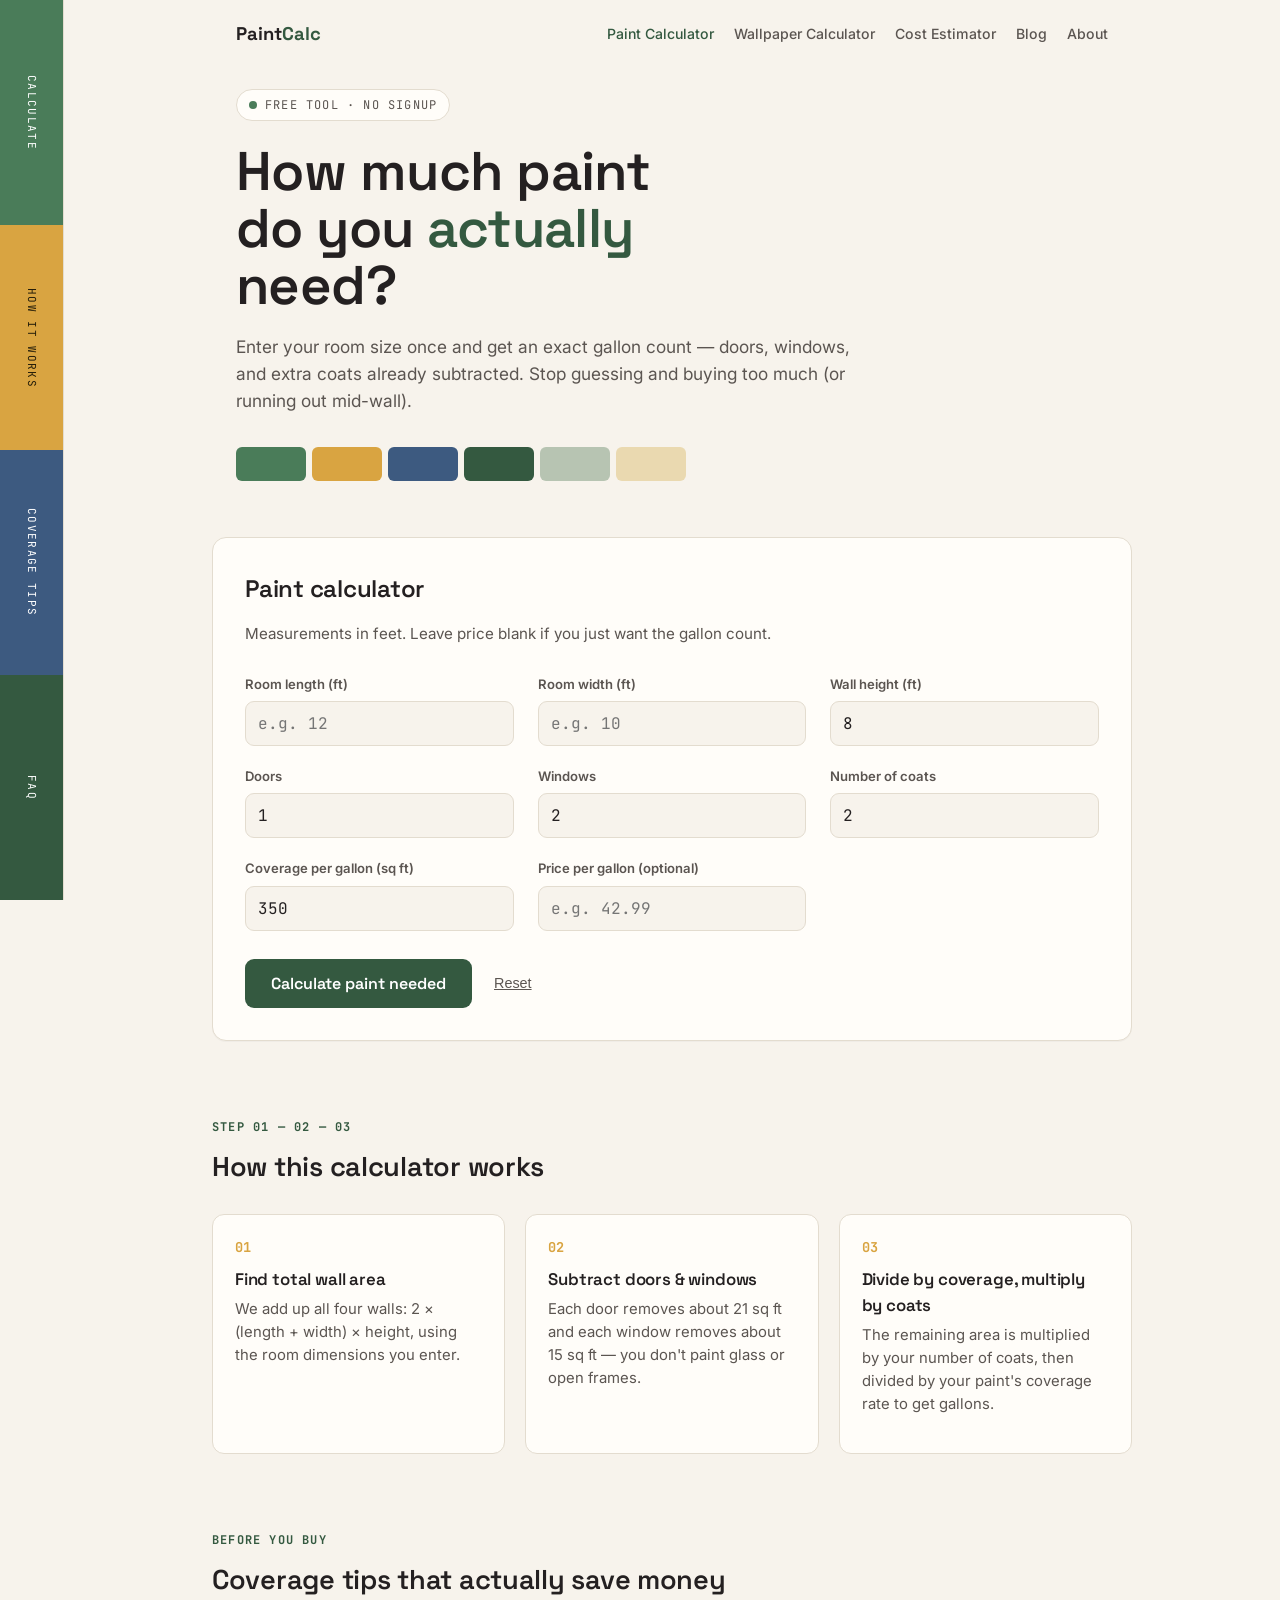
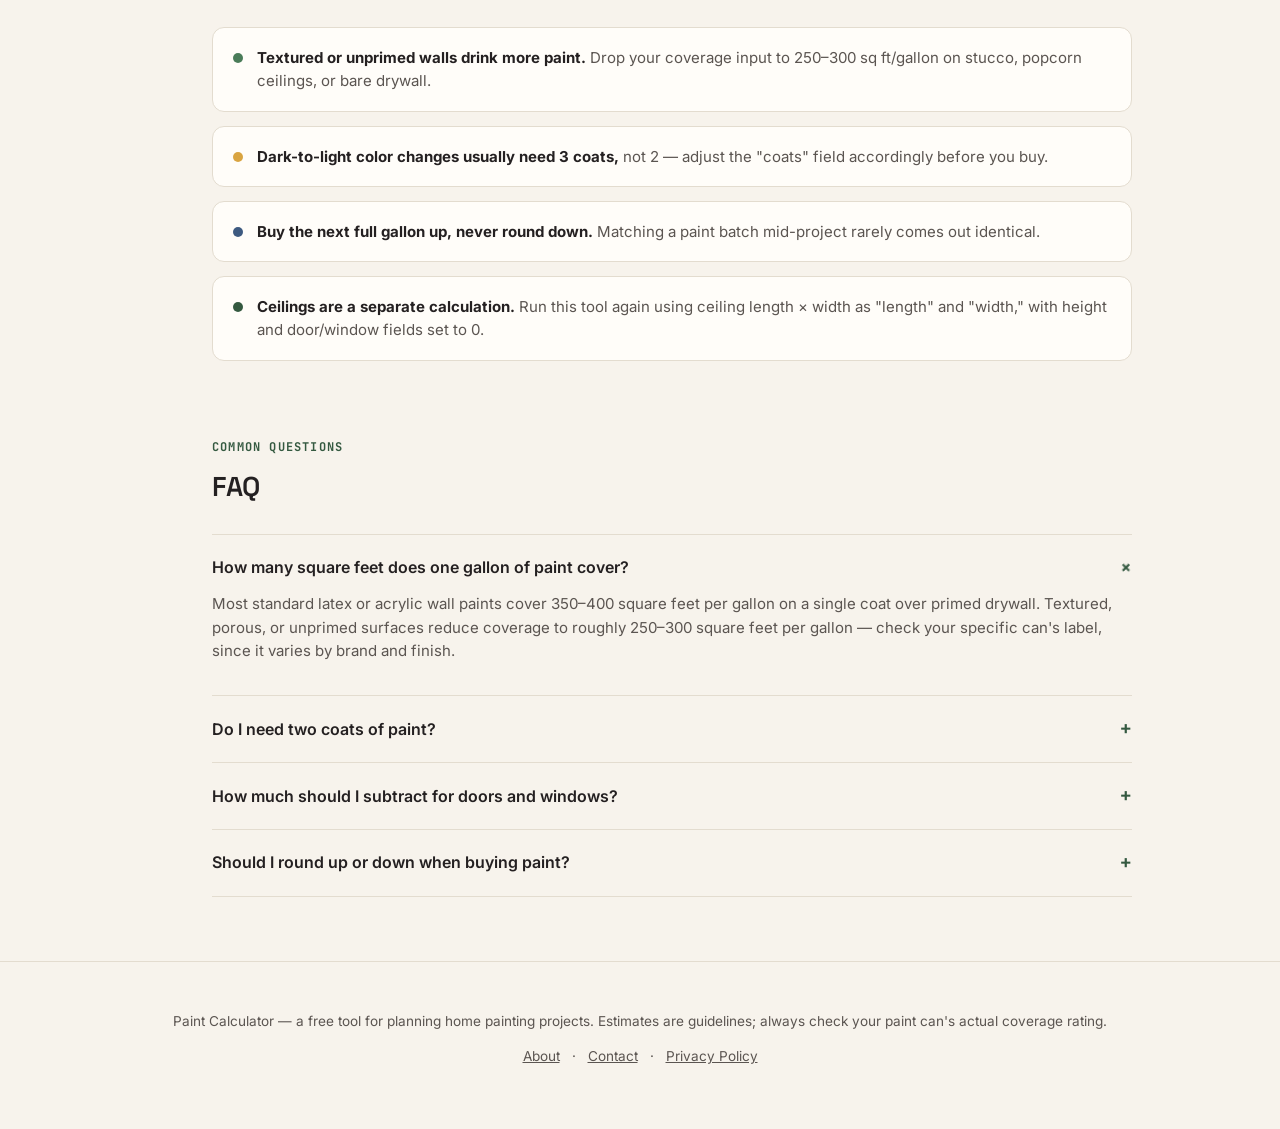
==== index.html @ 55cb7b65 "Add files via upload" ====
<!DOCTYPE html>
<html lang="en">
<head>
<meta charset="UTF-8">
<meta name="viewport" content="width=device-width, initial-scale=1.0">
<title>Paint Calculator — How Much Paint Do You Need? | Free Room Paint Estimator</title>
<meta name="description" content="Free paint calculator. Enter your room size and get exact gallons of paint needed, including doors, windows, and multiple coats. No signup required.">
<meta property="og:title" content="Paint Calculator — How Much Paint Do You Need?">
<meta property="og:description" content="Enter your room dimensions and get an instant, accurate paint estimate in gallons — free, no signup.">
<meta property="og:type" content="website">
<meta name="robots" content="index, follow">
<link rel="preconnect" href="https://fonts.googleapis.com">
<link rel="preconnect" href="https://fonts.gstatic.com" crossorigin>
<link href="https://fonts.googleapis.com/css2?family=Space+Grotesk:wght@500;600;700&family=Inter:wght@400;500;600&family=JetBrains+Mono:wght@500;700&display=swap" rel="stylesheet">
<link rel="stylesheet" href="styles.css">
<script type="application/ld+json">
{
  "@context": "https://schema.org",
  "@type": "FAQPage",
  "mainEntity": [
    {
      "@type": "Question",
      "name": "How many square feet does one gallon of paint cover?",
      "acceptedAnswer": {
        "@type": "Answer",
        "text": "Most standard latex or acrylic wall paints cover 350–400 square feet per gallon on a single coat over primed drywall. Textured, porous, or unprimed surfaces reduce coverage to roughly 250–300 square feet per gallon."
      }
    },
    {
      "@type": "Question",
      "name": "Do I need two coats of paint?",
      "acceptedAnswer": {
        "@type": "Answer",
        "text": "Two coats are recommended for most color changes, new drywall, or when covering a darker existing color. A single coat is usually enough only when repainting the same or a very similar color over a previously painted, well-sealed wall."
      }
    },
    {
      "@type": "Question",
      "name": "How much should I subtract for doors and windows?",
      "acceptedAnswer": {
        "@type": "Answer",
        "text": "A standard interior door opening removes about 21 square feet from your wall area, and a standard window removes about 15 square feet. This calculator subtracts those automatically based on how many you enter."
      }
    },
    {
      "@type": "Question",
      "name": "Should I round up or down when buying paint?",
      "acceptedAnswer": {
        "@type": "Answer",
        "text": "Always round up to the nearest full gallon or quart. Running short mid-job risks a visible color mismatch between paint batches, while leftover paint is useful for future touch-ups."
      }
    }
  ]
}
</script>
</head>
<body>
<div class="shell">
  <nav class="chip-rail" aria-label="Section navigation">
    <a href="#calculator" class="chip chip-1">Calculate</a>
    <a href="#how-it-works" class="chip chip-2">How It Works</a>
    <a href="#tips" class="chip chip-3">Coverage Tips</a>
    <a href="#faq" class="chip chip-4">FAQ</a>
  </nav>

  <main>
    <header class="site-nav">
      <a href="index.html" class="logo">Paint<span>Calc</span></a>
      <nav class="links">
        <a href="index.html" class="active">Paint Calculator</a>
        <a href="wallpaper-calculator.html">Wallpaper Calculator</a>
        <a href="paint-cost-calculator.html">Cost Estimator</a>
        <a href="blog.html">Blog</a>
        <a href="about.html">About</a>
      </nav>
    </header>

    <div class="hero">
      <span class="eyebrow"><span class="dot"></span> Free tool · no signup</span>
      <h1>How much paint<br>do you <em>actually</em> need?</h1>
      <p class="lede">Enter your room size once and get an exact gallon count — doors, windows, and extra coats already subtracted. Stop guessing and buying too much (or running out mid-wall).</p>
      <div class="swatch-strip" aria-hidden="true">
        <span style="background:var(--sage)"></span>
        <span style="background:var(--ochre)"></span>
        <span style="background:var(--slate)"></span>
        <span style="background:var(--sage-deep)"></span>
        <span style="background:#B7C4B2"></span>
        <span style="background:#EAD9B0"></span>
      </div>
    </div>

    <section id="calculator">
      <div class="section-inner">
        <div class="card">
          <h2>Paint calculator</h2>
          <p class="sub">Measurements in feet. Leave price blank if you just want the gallon count.</p>

          <form id="paintForm">
            <div class="grid">
              <div class="field">
                <label for="length">Room length (ft)</label>
                <input type="number" id="length" min="0" step="0.1" placeholder="e.g. 12" required>
              </div>
              <div class="field">
                <label for="width">Room width (ft)</label>
                <input type="number" id="width" min="0" step="0.1" placeholder="e.g. 10" required>
              </div>
              <div class="field">
                <label for="height">Wall height (ft)</label>
                <input type="number" id="height" min="0" step="0.1" value="8" required>
              </div>
              <div class="field">
                <label for="doors">Doors</label>
                <input type="number" id="doors" min="0" step="1" value="1">
              </div>
              <div class="field">
                <label for="windows">Windows</label>
                <input type="number" id="windows" min="0" step="1" value="2">
              </div>
              <div class="field">
                <label for="coats">Number of coats</label>
                <input type="number" id="coats" min="1" step="1" value="2">
              </div>
              <div class="field">
                <label for="coverage">Coverage per gallon (sq ft)</label>
                <input type="number" id="coverage" min="50" step="10" value="350">
              </div>
              <div class="field">
                <label for="price">Price per gallon (optional)</label>
                <input type="number" id="price" min="0" step="0.01" placeholder="e.g. 42.99">
              </div>
            </div>

            <div class="actions">
              <button type="submit" class="primary">Calculate paint needed</button>
              <button type="button" class="reset" id="resetBtn">Reset</button>
            </div>
          </form>

          <div class="result" id="result">
            <div class="result-grid">
              <div class="result-tile">
                <div class="label">Wall area to paint</div>
                <div class="value" id="outArea">0 <small>sq ft</small></div>
              </div>
              <div class="result-tile">
                <div class="label">Paint needed</div>
                <div class="value" id="outGallons">0 <small>gallons</small></div>
              </div>
              <div class="result-tile" id="costTile" style="display:none;">
                <div class="label">Estimated cost</div>
                <div class="value" id="outCost">$0</div>
              </div>
              <div class="result-tile">
                <div class="label">Suggested purchase</div>
                <div class="value" id="outBuy">—</div>
              </div>
            </div>
            <p class="result-note" id="resultNote"></p>
          </div>
        </div>
      </div>
    </section>

    <section id="how-it-works">
      <div class="section-inner">
        <div class="section-head">
          <span class="kicker">Step 01 — 02 — 03</span>
          <h2>How this calculator works</h2>
        </div>
        <div class="steps">
          <div class="step">
            <div class="num">01</div>
            <h3>Find total wall area</h3>
            <p>We add up all four walls: 2 × (length + width) × height, using the room dimensions you enter.</p>
          </div>
          <div class="step">
            <div class="num">02</div>
            <h3>Subtract doors &amp; windows</h3>
            <p>Each door removes about 21 sq ft and each window removes about 15 sq ft — you don't paint glass or open frames.</p>
          </div>
          <div class="step">
            <div class="num">03</div>
            <h3>Divide by coverage, multiply by coats</h3>
            <p>The remaining area is multiplied by your number of coats, then divided by your paint's coverage rate to get gallons.</p>
          </div>
        </div>
      </div>
    </section>

    <section id="tips">
      <div class="section-inner">
        <div class="section-head">
          <span class="kicker">Before you buy</span>
          <h2>Coverage tips that actually save money</h2>
        </div>
        <div class="tips-list">
          <div class="tip"><span class="chip-dot" style="background:var(--sage)"></span><p><strong>Textured or unprimed walls drink more paint.</strong> Drop your coverage input to 250–300 sq ft/gallon on stucco, popcorn ceilings, or bare drywall.</p></div>
          <div class="tip"><span class="chip-dot" style="background:var(--ochre)"></span><p><strong>Dark-to-light color changes usually need 3 coats,</strong> not 2 — adjust the "coats" field accordingly before you buy.</p></div>
          <div class="tip"><span class="chip-dot" style="background:var(--slate)"></span><p><strong>Buy the next full gallon up, never round down.</strong> Matching a paint batch mid-project rarely comes out identical.</p></div>
          <div class="tip"><span class="chip-dot" style="background:var(--sage-deep)"></span><p><strong>Ceilings are a separate calculation.</strong> Run this tool again using ceiling length × width as "length" and "width," with height and door/window fields set to 0.</p></div>
        </div>
      </div>
    </section>

    <section id="faq">
      <div class="section-inner">
        <div class="section-head">
          <span class="kicker">Common questions</span>
          <h2>FAQ</h2>
        </div>
        <div class="faq">
          <details class="faq-item" open>
            <summary>How many square feet does one gallon of paint cover? <span class="icon">+</span></summary>
            <p>Most standard latex or acrylic wall paints cover 350–400 square feet per gallon on a single coat over primed drywall. Textured, porous, or unprimed surfaces reduce coverage to roughly 250–300 square feet per gallon — check your specific can's label, since it varies by brand and finish.</p>
          </details>
          <details class="faq-item">
            <summary>Do I need two coats of paint? <span class="icon">+</span></summary>
            <p>Two coats are recommended for most color changes, new drywall, or when covering a darker existing color. A single coat is usually enough only when repainting the same or a very similar color over a previously painted, well-sealed wall.</p>
          </details>
          <details class="faq-item">
            <summary>How much should I subtract for doors and windows? <span class="icon">+</span></summary>
            <p>A standard interior door opening removes about 21 square feet from your wall area, and a standard window removes about 15 square feet. This calculator subtracts those automatically based on how many you enter.</p>
          </details>
          <details class="faq-item">
            <summary>Should I round up or down when buying paint? <span class="icon">+</span></summary>
            <p>Always round up to the nearest full gallon or quart. Running short mid-job risks a visible color mismatch between paint batches, while leftover paint is useful for future touch-ups.</p>
          </details>
        </div>
      </div>
    </section>
  </main>
</div>

<footer>
  <p>Paint Calculator — a free tool for planning home painting projects. Estimates are guidelines; always check your paint can's actual coverage rating.</p>
  <p><a href="about.html">About</a> · <a href="contact.html">Contact</a> · <a href="privacy-policy.html">Privacy Policy</a></p>
</footer>

<script>
  const form = document.getElementById('paintForm');
  const resultBox = document.getElementById('result');

  form.addEventListener('submit', function(e){
    e.preventDefault();

    const length = parseFloat(document.getElementById('length').value) || 0;
    const width = parseFloat(document.getElementById('width').value) || 0;
    const height = parseFloat(document.getElementById('height').value) || 0;
    const doors = parseInt(document.getElementById('doors').value) || 0;
    const windows = parseInt(document.getElementById('windows').value) || 0;
    const coats = parseInt(document.getElementById('coats').value) || 1;
    const coverage = parseFloat(document.getElementById('coverage').value) || 350;
    const price = parseFloat(document.getElementById('price').value);

    let wallArea = 2 * (length + width) * height;
    wallArea -= (doors * 21) + (windows * 15);
    if (wallArea < 0) wallArea = 0;

    const totalArea = wallArea * coats;
    const gallonsExact = totalArea / coverage;
    const gallonsRounded = Math.ceil(gallonsExact * 4) / 4;

    document.getElementById('outArea').innerHTML = Math.round(wallArea).toLocaleString() + ' <small>sq ft</small>';
    document.getElementById('outGallons').innerHTML = gallonsRounded.toFixed(2).replace(/\.00$/,'') + ' <small>gallons</small>';

    let buyText = '';
    const fullGallons = Math.floor(gallonsRounded);
    const remainder = gallonsRounded - fullGallons;
    if (fullGallons >= 1) buyText += fullGallons + ' gal';
    if (remainder >= 0.74) buyText += (buyText ? ' + ' : '') + '1 gal';
    else if (remainder >= 0.24) buyText += (buyText ? ' + ' : '') + '1 qt';
    if (!buyText) buyText = '1 qt';

    document.getElementById('outBuy').textContent = buyText;

    const costTile = document.getElementById('costTile');
    if (!isNaN(price) && price > 0) {
      const cost = Math.ceil(gallonsRounded) * price;
      document.getElementById('outCost').textContent = '$' + cost.toFixed(2);
      costTile.style.display = 'block';
    } else {
      costTile.style.display = 'none';
    }

    document.getElementById('resultNote').textContent =
      `Based on ${coats} coat(s) over ${Math.round(wallArea).toLocaleString()} sq ft of paintable wall, at ${coverage} sq ft/gallon coverage.`;

    resultBox.classList.add('show');
    resultBox.scrollIntoView({behavior:'smooth', block:'nearest'});
  });

  document.getElementById('resetBtn').addEventListener('click', function(){
    form.reset();
    resultBox.classList.remove('show');
  });
</script>
</body>
</html>
---- styles.css ----
:root{
  --cream:#F7F3EC;
  --paper:#FFFDF9;
  --ink:#242021;
  --ink-soft:#5B5551;
  --sage:#4A7C59;
  --sage-deep:#345940;
  --ochre:#D9A441;
  --slate:#3D5A80;
  --line:#E3DCCF;
  --radius:14px;
}
*{box-sizing:border-box;}
html{scroll-behavior:smooth;}
body{
  margin:0;
  background:var(--cream);
  color:var(--ink);
  font-family:'Inter',system-ui,sans-serif;
  line-height:1.55;
  -webkit-font-smoothing:antialiased;
}
h1,h2,h3,.display{
  font-family:'Space Grotesk',sans-serif;
  font-weight:600;
  letter-spacing:-0.01em;
  margin:0;
}
.mono{font-family:'JetBrains Mono',monospace;}
a{color:var(--sage-deep);}
:focus-visible{outline:3px solid var(--slate); outline-offset:2px;}
img,svg{display:block;max-width:100%;}

/* ---------- layout shell ---------- */
.shell{
  display:grid;
  grid-template-columns:64px 1fr;
  min-height:100vh;
}
@media (max-width:820px){
  .shell{grid-template-columns:1fr;}
}

/* ---------- paint-chip rail (signature element / in-page nav) ---------- */
.chip-rail{
  position:sticky;
  top:0;
  height:100vh;
  background:var(--paper);
  border-right:1px solid var(--line);
  display:flex;
  flex-direction:column;
}
@media (max-width:820px){
  .chip-rail{
    position:static;
    height:auto;
    flex-direction:row;
    border-right:none;
    border-bottom:1px solid var(--line);
    overflow-x:auto;
  }
}
.chip{
  flex:1;
  display:flex;
  align-items:center;
  justify-content:center;
  writing-mode:vertical-rl;
  text-orientation:mixed;
  font-family:'JetBrains Mono',monospace;
  font-size:11px;
  letter-spacing:0.12em;
  text-transform:uppercase;
  color:#fff;
  text-decoration:none;
  padding:18px 0;
  transition:flex-grow .25s ease;
}
.chip:hover, .chip:focus-visible{flex-grow:1.6;}
@media (max-width:820px){
  .chip{writing-mode:horizontal-tb; min-width:110px; padding:14px 10px;}
}
.chip-1{background:var(--sage);}
.chip-2{background:var(--ochre); color:#241d09;}
.chip-3{background:var(--slate);}
.chip-4{background:var(--sage-deep);}

main{min-width:0;}

/* ---------- top site nav (cross-page) ---------- */
.site-nav{
  display:flex;
  align-items:center;
  justify-content:space-between;
  flex-wrap:wrap;
  gap:14px;
  padding:20px 24px 0;
  max-width:920px;
  margin:0 auto;
}
.site-nav .logo{
  font-family:'Space Grotesk',sans-serif;
  font-weight:700;
  font-size:1.15rem;
  color:var(--ink);
  text-decoration:none;
}
.site-nav .logo span{color:var(--sage-deep);}
.site-nav .links{
  display:flex;
  gap:20px;
  flex-wrap:wrap;
  font-size:.88rem;
  font-weight:500;
}
.site-nav .links a{
  color:var(--ink-soft);
  text-decoration:none;
}
.site-nav .links a:hover, .site-nav .links a.active{color:var(--sage-deep);}

/* ---------- hero ---------- */
.hero{
  padding:40px 24px 48px;
  max-width:920px;
  margin:0 auto;
  text-align:left;
}
.hero.compact{padding-top:28px;}
.eyebrow{
  display:inline-flex;
  align-items:center;
  gap:8px;
  font-family:'JetBrains Mono',monospace;
  font-size:12px;
  letter-spacing:0.1em;
  text-transform:uppercase;
  color:var(--ink-soft);
  background:var(--paper);
  border:1px solid var(--line);
  padding:6px 12px;
  border-radius:999px;
  margin-bottom:22px;
}
.eyebrow .dot{width:8px;height:8px;border-radius:50%;background:var(--sage);}
.hero h1{
  font-size:clamp(2.1rem, 4.4vw, 3.4rem);
  line-height:1.05;
  max-width:16ch;
}
.hero h1 em{
  font-style:normal;
  color:var(--sage-deep);
  position:relative;
}
.hero p.lede{
  margin-top:20px;
  font-size:1.08rem;
  color:var(--ink-soft);
  max-width:56ch;
}
.swatch-strip{
  display:flex;
  gap:6px;
  margin-top:32px;
}
.swatch-strip span{
  height:34px;
  flex:1;
  border-radius:6px;
  max-width:70px;
}

/* ---------- calculator card ---------- */
section{padding:8px 24px 64px;}
.section-inner{max-width:920px;margin:0 auto;}
.card{
  background:var(--paper);
  border:1px solid var(--line);
  border-radius:var(--radius);
  padding:32px;
  box-shadow:0 1px 0 rgba(36,32,33,0.03);
}
.card h2{font-size:1.5rem;margin-bottom:6px;}
.card .sub{color:var(--ink-soft);font-size:.95rem;margin-bottom:28px;}
.grid{
  display:grid;
  grid-template-columns:repeat(3,1fr);
  gap:20px 24px;
}
@media (max-width:640px){.grid{grid-template-columns:1fr 1fr;}}
.field label{
  display:block;
  font-size:.82rem;
  font-weight:600;
  color:var(--ink-soft);
  margin-bottom:7px;
}
.field input, .field select{
  width:100%;
  padding:11px 12px;
  border:1.5px solid var(--line);
  border-radius:9px;
  font-family:'JetBrains Mono',monospace;
  font-size:1rem;
  background:var(--cream);
  color:var(--ink);
}
.field input:focus, .field select:focus{border-color:var(--sage);}
.field .hint{font-size:.75rem;color:var(--ink-soft);margin-top:4px;font-family:'Inter',sans-serif;}
.checkfield{display:flex;align-items:center;gap:8px;margin-top:8px;}
.checkfield input{width:auto;}
.actions{
  margin-top:28px;
  display:flex;
  align-items:center;
  gap:16px;
  flex-wrap:wrap;
}
button.primary{
  background:var(--sage-deep);
  color:#fff;
  border:none;
  padding:14px 26px;
  border-radius:9px;
  font-family:'Space Grotesk',sans-serif;
  font-weight:600;
  font-size:1rem;
  cursor:pointer;
  transition:background .15s ease, transform .1s ease;
}
button.primary:hover{background:var(--sage);}
button.primary:active{transform:translateY(1px);}
.reset{
  background:none;
  border:none;
  color:var(--ink-soft);
  font-size:.9rem;
  text-decoration:underline;
  cursor:pointer;
  padding:6px;
}

.result{
  margin-top:28px;
  border-top:1px dashed var(--line);
  padding-top:26px;
  display:none;
}
.result.show{display:block;}
.result-grid{
  display:grid;
  grid-template-columns:1fr 1fr;
  gap:16px;
}
@media (max-width:520px){.result-grid{grid-template-columns:1fr;}}
.result-tile{
  background:var(--cream);
  border:1px solid var(--line);
  border-radius:10px;
  padding:18px 20px;
}
.result-tile .label{
  font-size:.78rem;
  text-transform:uppercase;
  letter-spacing:.08em;
  color:var(--ink-soft);
  font-weight:600;
}
.result-tile .value{
  font-family:'JetBrains Mono',monospace;
  font-size:1.9rem;
  font-weight:700;
  color:var(--sage-deep);
  margin-top:4px;
}
.result-tile .value small{font-size:1rem;color:var(--ink-soft);font-weight:500;}
.result-note{
  margin-top:16px;
  font-size:.9rem;
  color:var(--ink-soft);
}

/* ---------- content sections ---------- */
.section-head{margin-bottom:26px;}
.section-head .kicker{
  font-family:'JetBrains Mono',monospace;
  font-size:12px;
  letter-spacing:.1em;
  text-transform:uppercase;
  color:var(--sage-deep);
  font-weight:700;
}
.section-head h2{font-size:1.7rem;margin-top:8px;}

.steps{
  display:grid;
  grid-template-columns:repeat(3,1fr);
  gap:20px;
}
@media (max-width:720px){.steps{grid-template-columns:1fr;}}
.step{
  background:var(--paper);
  border:1px solid var(--line);
  border-radius:12px;
  padding:22px;
}
.step .num{
  font-family:'JetBrains Mono',monospace;
  font-weight:700;
  color:var(--ochre);
  font-size:.85rem;
}
.step h3{font-size:1.05rem;margin-top:8px;}
.step p{color:var(--ink-soft);font-size:.93rem;margin-top:6px;}

.tips-list{
  display:grid;
  gap:14px;
}
.tip{
  display:flex;
  gap:14px;
  background:var(--paper);
  border:1px solid var(--line);
  border-radius:12px;
  padding:18px 20px;
}
.tip .chip-dot{
  width:10px;height:10px;border-radius:50%;
  background:var(--slate);
  margin-top:7px;
  flex-shrink:0;
}
.tip p{margin:0;color:var(--ink-soft);font-size:.94rem;}
.tip strong{color:var(--ink);}

.faq{border-top:1px solid var(--line);}
.faq-item{border-bottom:1px solid var(--line);padding:18px 0;}
.faq-item summary{
  cursor:pointer;
  font-weight:600;
  font-size:1rem;
  list-style:none;
  display:flex;
  justify-content:space-between;
  align-items:center;
}
.faq-item summary::-webkit-details-marker{display:none;}
.faq-item summary .icon{
  font-family:'JetBrains Mono',monospace;
  color:var(--sage-deep);
  font-size:1.2rem;
}
.faq-item[open] summary .icon{transform:rotate(45deg);}
.faq-item .icon{transition:transform .15s ease;}
.faq-item p{color:var(--ink-soft);margin-top:10px;font-size:.94rem;}

/* ---------- plain content pages (about/privacy/contact) ---------- */
.prose{max-width:720px;}
.prose h2{font-size:1.3rem;margin-top:36px;margin-bottom:10px;}
.prose p, .prose li{color:var(--ink-soft);font-size:.98rem;}
.prose ul{padding-left:20px;}
.contact-form{display:grid;gap:16px;max-width:480px;margin-top:20px;}
.contact-form textarea{
  width:100%;
  padding:11px 12px;
  border:1.5px solid var(--line);
  border-radius:9px;
  font-family:'Inter',sans-serif;
  font-size:1rem;
  background:var(--cream);
  color:var(--ink);
  min-height:120px;
  resize:vertical;
}

footer{
  padding:36px 24px 48px;
  text-align:center;
  color:var(--ink-soft);
  font-size:.85rem;
  border-top:1px solid var(--line);
}
footer a{color:var(--ink-soft);margin:0 8px;}
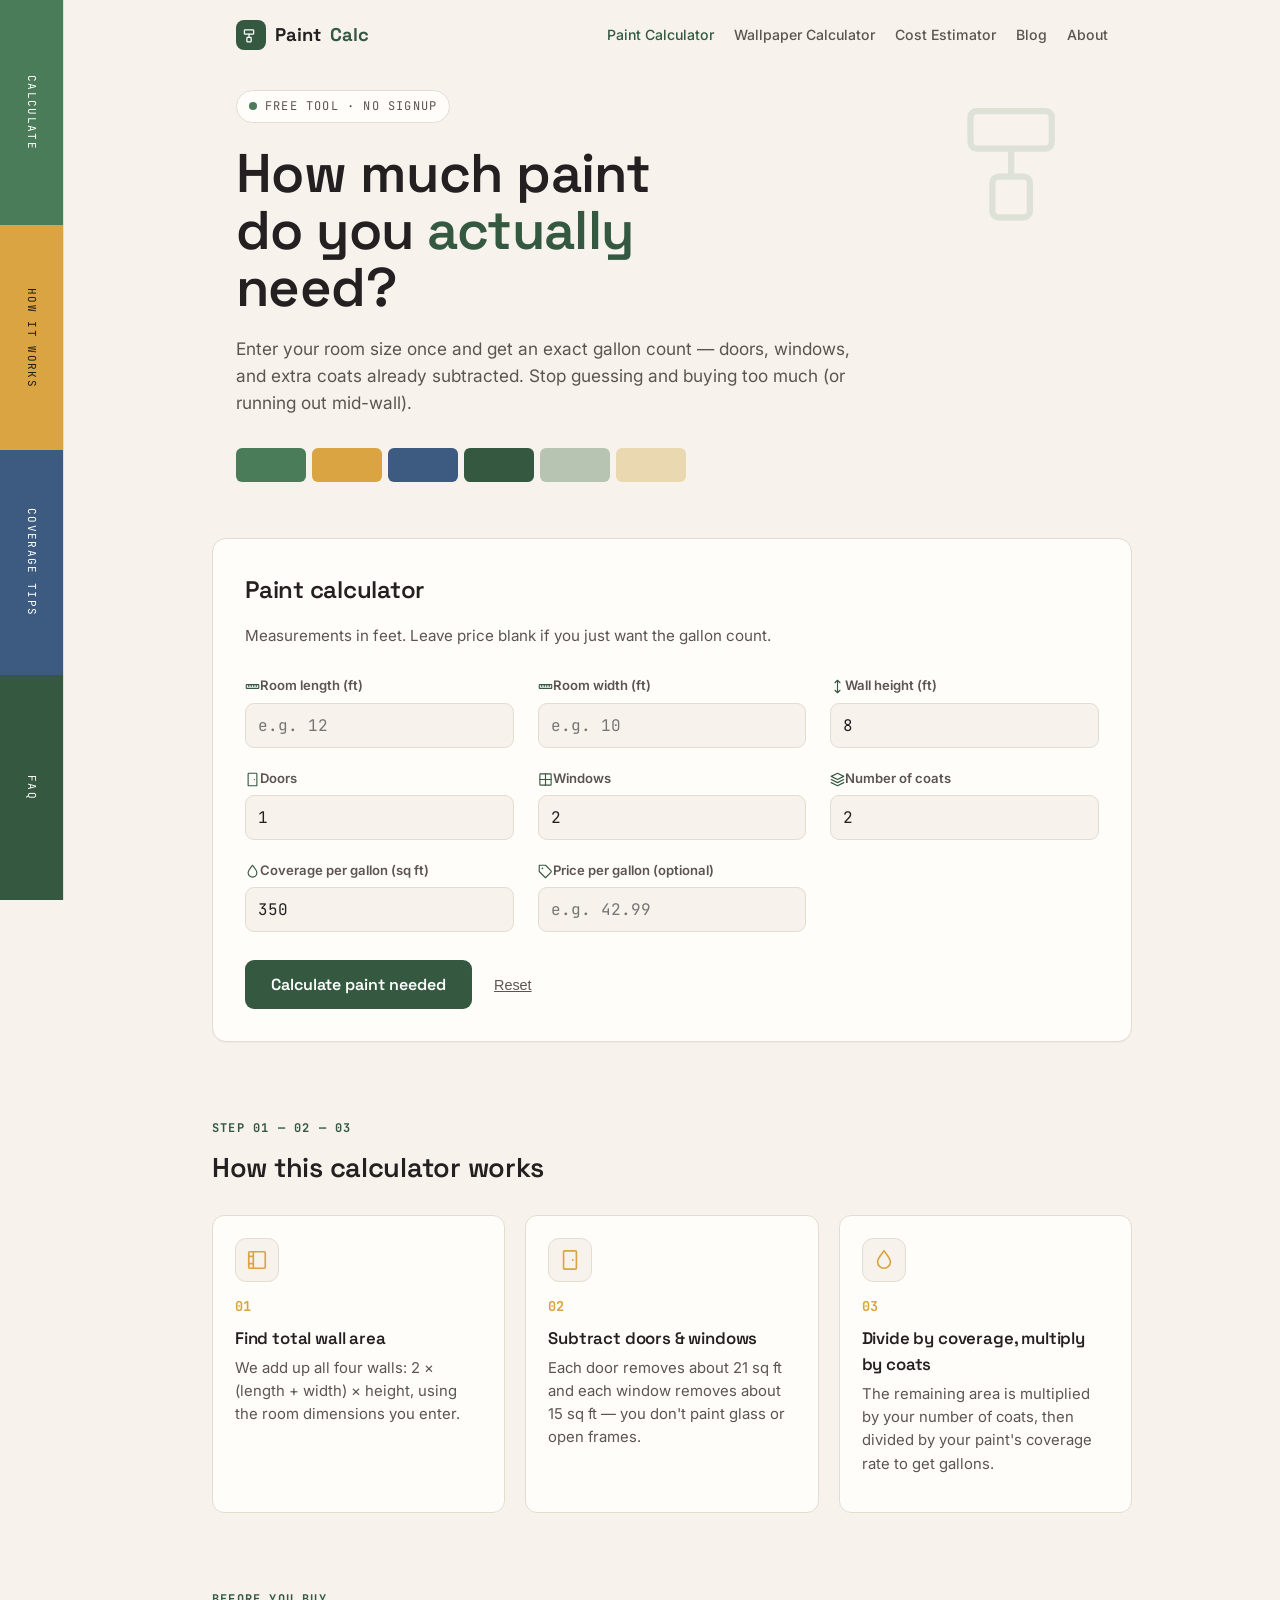
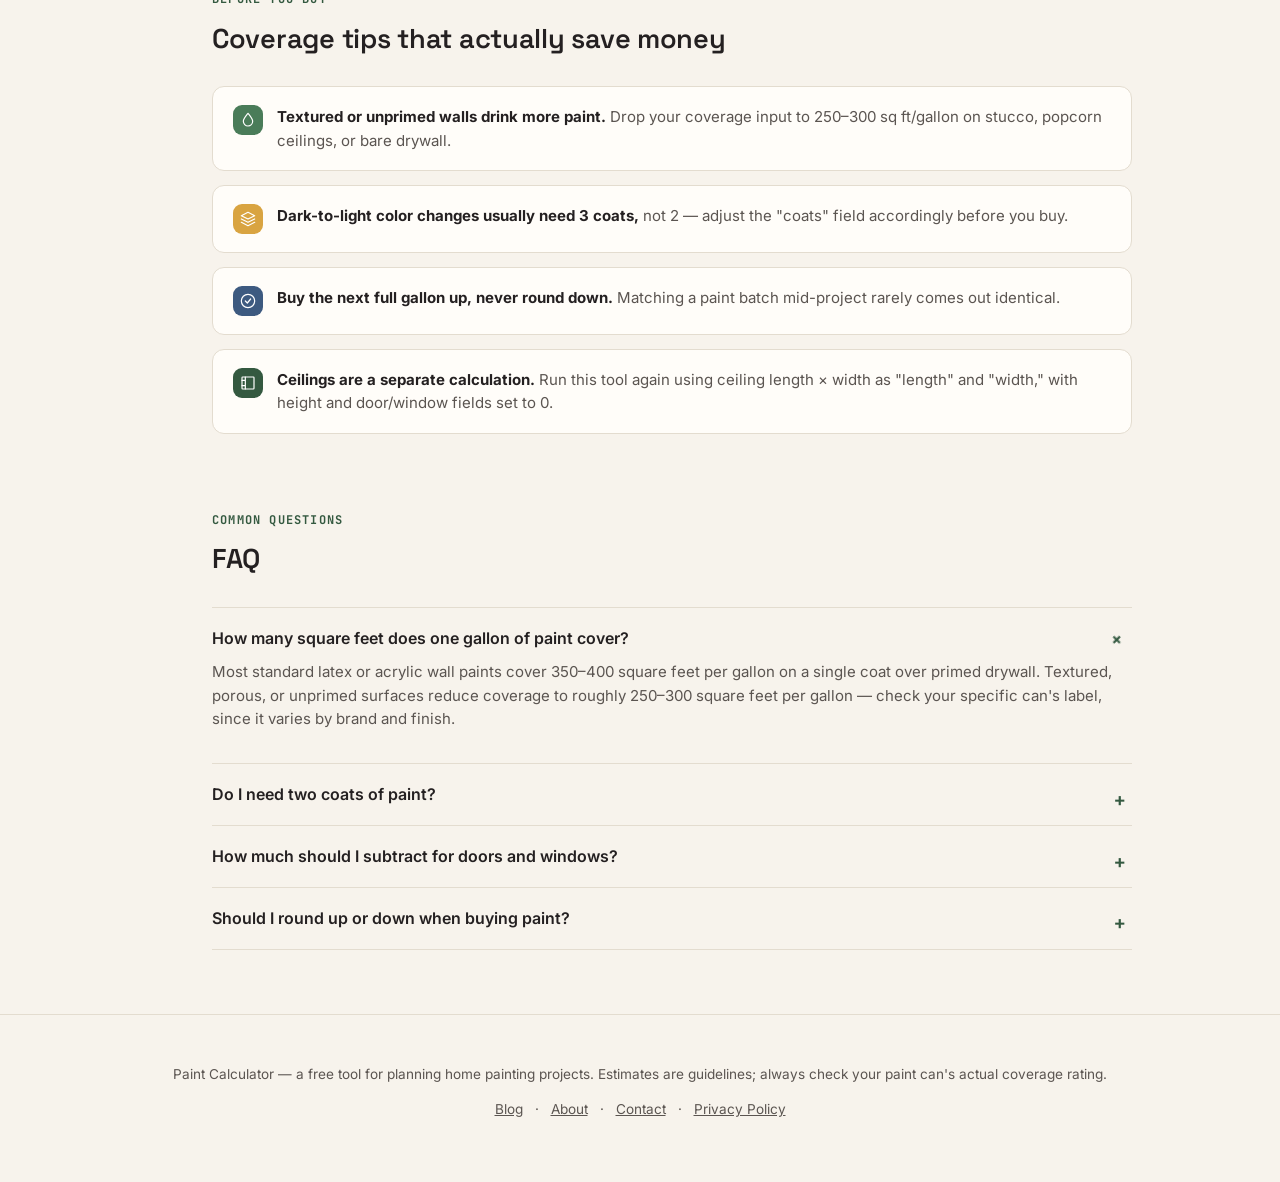
==== commit 1088f682: "Add files via upload" ====
--- a/index.html
+++ b/index.html
@@ -1,6 +1,8 @@
 <!DOCTYPE html>
 <html lang="en">
 <head>
+<meta name="google-site-verification" content="9bSXV0oYwCNz4T_QT4-FbvCW3bJShIEgX8HZMbep9Co" />
+<script async src="https://pagead2.googlesyndication.com/pagead/js/adsbygoogle.js?client=ca-pub-2006445566626425" crossorigin="anonymous"></script>
 <meta charset="UTF-8">
 <meta name="viewport" content="width=device-width, initial-scale=1.0">
 <title>Paint Calculator — How Much Paint Do You Need? | Free Room Paint Estimator</title>
@@ -65,17 +67,23 @@
 
   <main>
     <header class="site-nav">
-      <a href="index.html" class="logo">Paint<span>Calc</span></a>
+      <a href="/" class="logo">
+        <span class="icon-badge"><svg viewBox="0 0 24 24" fill="none" stroke="currentColor" stroke-width="1.8" stroke-linecap="round" stroke-linejoin="round"><rect x="2" y="4" width="13" height="6" rx="1"/><path d="M8.5 10v4.5"/><rect x="5.5" y="14.5" width="6" height="6.5" rx="1"/></svg></span>
+        Paint<span>Calc</span>
+      </a>
       <nav class="links">
-        <a href="index.html" class="active">Paint Calculator</a>
-        <a href="wallpaper-calculator.html">Wallpaper Calculator</a>
-        <a href="paint-cost-calculator.html">Cost Estimator</a>
-        <a href="blog.html">Blog</a>
-        <a href="about.html">About</a>
+        <a href="/" class="active">Paint Calculator</a>
+        <a href="/wallpaper-calculator">Wallpaper Calculator</a>
+        <a href="/paint-cost-calculator">Cost Estimator</a>
+        <a href="/blog">Blog</a>
+        <a href="/about">About</a>
       </nav>
     </header>
 
     <div class="hero">
+      <div class="hero-art" aria-hidden="true">
+        <svg viewBox="0 0 24 24" fill="none" stroke="currentColor" stroke-width="1"><rect x="2" y="4" width="13" height="6" rx="1"/><path d="M8.5 10v4.5"/><rect x="5.5" y="14.5" width="6" height="6.5" rx="1"/></svg>
+      </div>
       <span class="eyebrow"><span class="dot"></span> Free tool · no signup</span>
       <h1>How much paint<br>do you <em>actually</em> need?</h1>
       <p class="lede">Enter your room size once and get an exact gallon count — doors, windows, and extra coats already subtracted. Stop guessing and buying too much (or running out mid-wall).</p>
@@ -98,35 +106,35 @@
           <form id="paintForm">
             <div class="grid">
               <div class="field">
-                <label for="length">Room length (ft)</label>
+                <label for="length"><svg class="icon" viewBox="0 0 24 24" fill="none" stroke="currentColor" stroke-width="1.8" stroke-linecap="round" stroke-linejoin="round"><rect x="2" y="9" width="20" height="6" rx="1"/><path d="M6 9v3M10 9v3M14 9v3M18 9v3"/></svg>Room length (ft)</label>
                 <input type="number" id="length" min="0" step="0.1" placeholder="e.g. 12" required>
               </div>
               <div class="field">
-                <label for="width">Room width (ft)</label>
+                <label for="width"><svg class="icon" viewBox="0 0 24 24" fill="none" stroke="currentColor" stroke-width="1.8" stroke-linecap="round" stroke-linejoin="round"><rect x="2" y="9" width="20" height="6" rx="1"/><path d="M6 9v3M10 9v3M14 9v3M18 9v3"/></svg>Room width (ft)</label>
                 <input type="number" id="width" min="0" step="0.1" placeholder="e.g. 10" required>
               </div>
               <div class="field">
-                <label for="height">Wall height (ft)</label>
+                <label for="height"><svg class="icon" viewBox="0 0 24 24" fill="none" stroke="currentColor" stroke-width="1.8" stroke-linecap="round" stroke-linejoin="round"><path d="M12 2v20M8 6l4-4 4 4M8 18l4 4 4-4"/></svg>Wall height (ft)</label>
                 <input type="number" id="height" min="0" step="0.1" value="8" required>
               </div>
               <div class="field">
-                <label for="doors">Doors</label>
+                <label for="doors"><svg class="icon" viewBox="0 0 24 24" fill="none" stroke="currentColor" stroke-width="1.8" stroke-linecap="round" stroke-linejoin="round"><rect x="5" y="2" width="14" height="20" rx="1"/><circle cx="15" cy="12" r="1" fill="currentColor" stroke="none"/></svg>Doors</label>
                 <input type="number" id="doors" min="0" step="1" value="1">
               </div>
               <div class="field">
-                <label for="windows">Windows</label>
+                <label for="windows"><svg class="icon" viewBox="0 0 24 24" fill="none" stroke="currentColor" stroke-width="1.8" stroke-linecap="round" stroke-linejoin="round"><rect x="3" y="3" width="18" height="18" rx="1"/><path d="M12 3v18M3 12h18"/></svg>Windows</label>
                 <input type="number" id="windows" min="0" step="1" value="2">
               </div>
               <div class="field">
-                <label for="coats">Number of coats</label>
+                <label for="coats"><svg class="icon" viewBox="0 0 24 24" fill="none" stroke="currentColor" stroke-width="1.8" stroke-linecap="round" stroke-linejoin="round"><path d="M12 2 2 7l10 5 10-5-10-5Z"/><path d="M2 17l10 5 10-5"/><path d="M2 12l10 5 10-5"/></svg>Number of coats</label>
                 <input type="number" id="coats" min="1" step="1" value="2">
               </div>
               <div class="field">
-                <label for="coverage">Coverage per gallon (sq ft)</label>
+                <label for="coverage"><svg class="icon" viewBox="0 0 24 24" fill="none" stroke="currentColor" stroke-width="1.8" stroke-linecap="round" stroke-linejoin="round"><path d="M12 2c4 5 7 8.5 7 12a7 7 0 1 1-14 0c0-3.5 3-7 7-12Z"/></svg>Coverage per gallon (sq ft)</label>
                 <input type="number" id="coverage" min="50" step="10" value="350">
               </div>
               <div class="field">
-                <label for="price">Price per gallon (optional)</label>
+                <label for="price"><svg class="icon" viewBox="0 0 24 24" fill="none" stroke="currentColor" stroke-width="1.8" stroke-linecap="round" stroke-linejoin="round"><path d="M20.6 13.4 12 22 2 12V2h10l8.6 8.6a2 2 0 0 1 0 2.8Z"/><circle cx="7" cy="7" r="1.3" fill="currentColor" stroke="none"/></svg>Price per gallon (optional)</label>
                 <input type="number" id="price" min="0" step="0.01" placeholder="e.g. 42.99">
               </div>
             </div>
@@ -140,18 +148,22 @@
           <div class="result" id="result">
             <div class="result-grid">
               <div class="result-tile">
+                <svg class="icon" viewBox="0 0 24 24" fill="none" stroke="currentColor" stroke-width="1.8" stroke-linecap="round" stroke-linejoin="round"><rect x="3" y="3" width="18" height="18" rx="1"/><path d="M8 3v18M3 8h5M3 16h5"/></svg>
                 <div class="label">Wall area to paint</div>
                 <div class="value" id="outArea">0 <small>sq ft</small></div>
               </div>
               <div class="result-tile">
+                <svg class="icon" viewBox="0 0 24 24" fill="none" stroke="currentColor" stroke-width="1.8" stroke-linecap="round" stroke-linejoin="round"><path d="M12 2c4 5 7 8.5 7 12a7 7 0 1 1-14 0c0-3.5 3-7 7-12Z"/></svg>
                 <div class="label">Paint needed</div>
                 <div class="value" id="outGallons">0 <small>gallons</small></div>
               </div>
               <div class="result-tile" id="costTile" style="display:none;">
+                <svg class="icon" viewBox="0 0 24 24" fill="none" stroke="currentColor" stroke-width="1.8" stroke-linecap="round" stroke-linejoin="round"><path d="M20.6 13.4 12 22 2 12V2h10l8.6 8.6a2 2 0 0 1 0 2.8Z"/><circle cx="7" cy="7" r="1.3" fill="currentColor" stroke="none"/></svg>
                 <div class="label">Estimated cost</div>
                 <div class="value" id="outCost">$0</div>
               </div>
               <div class="result-tile">
+                <svg class="icon" viewBox="0 0 24 24" fill="none" stroke="currentColor" stroke-width="1.8" stroke-linecap="round" stroke-linejoin="round"><path d="M5 8h14l-1.5 11a2 2 0 0 1-2 1.8H8.5a2 2 0 0 1-2-1.8L5 8Z"/><path d="M8 8V6a4 4 0 0 1 8 0v2"/></svg>
                 <div class="label">Suggested purchase</div>
                 <div class="value" id="outBuy">—</div>
               </div>
@@ -170,16 +182,19 @@
         </div>
         <div class="steps">
           <div class="step">
+            <div class="icon-badge-lg"><svg viewBox="0 0 24 24" fill="none" stroke="currentColor" stroke-width="1.8" stroke-linecap="round" stroke-linejoin="round"><rect x="3" y="3" width="18" height="18" rx="1"/><path d="M8 3v18M3 8h5M3 16h5"/></svg></div>
             <div class="num">01</div>
             <h3>Find total wall area</h3>
             <p>We add up all four walls: 2 × (length + width) × height, using the room dimensions you enter.</p>
           </div>
           <div class="step">
+            <div class="icon-badge-lg"><svg viewBox="0 0 24 24" fill="none" stroke="currentColor" stroke-width="1.8" stroke-linecap="round" stroke-linejoin="round"><rect x="5" y="2" width="14" height="20" rx="1"/><circle cx="15" cy="12" r="1" fill="currentColor" stroke="none"/></svg></div>
             <div class="num">02</div>
             <h3>Subtract doors &amp; windows</h3>
             <p>Each door removes about 21 sq ft and each window removes about 15 sq ft — you don't paint glass or open frames.</p>
           </div>
           <div class="step">
+            <div class="icon-badge-lg"><svg viewBox="0 0 24 24" fill="none" stroke="currentColor" stroke-width="1.8" stroke-linecap="round" stroke-linejoin="round"><path d="M12 2c4 5 7 8.5 7 12a7 7 0 1 1-14 0c0-3.5 3-7 7-12Z"/></svg></div>
             <div class="num">03</div>
             <h3>Divide by coverage, multiply by coats</h3>
             <p>The remaining area is multiplied by your number of coats, then divided by your paint's coverage rate to get gallons.</p>
@@ -195,10 +210,22 @@
           <h2>Coverage tips that actually save money</h2>
         </div>
         <div class="tips-list">
-          <div class="tip"><span class="chip-dot" style="background:var(--sage)"></span><p><strong>Textured or unprimed walls drink more paint.</strong> Drop your coverage input to 250–300 sq ft/gallon on stucco, popcorn ceilings, or bare drywall.</p></div>
-          <div class="tip"><span class="chip-dot" style="background:var(--ochre)"></span><p><strong>Dark-to-light color changes usually need 3 coats,</strong> not 2 — adjust the "coats" field accordingly before you buy.</p></div>
-          <div class="tip"><span class="chip-dot" style="background:var(--slate)"></span><p><strong>Buy the next full gallon up, never round down.</strong> Matching a paint batch mid-project rarely comes out identical.</p></div>
-          <div class="tip"><span class="chip-dot" style="background:var(--sage-deep)"></span><p><strong>Ceilings are a separate calculation.</strong> Run this tool again using ceiling length × width as "length" and "width," with height and door/window fields set to 0.</p></div>
+          <div class="tip">
+            <span class="icon-dot" style="background:var(--sage)"><svg viewBox="0 0 24 24" fill="none" stroke="currentColor" stroke-width="1.8" stroke-linecap="round" stroke-linejoin="round"><path d="M12 2c4 5 7 8.5 7 12a7 7 0 1 1-14 0c0-3.5 3-7 7-12Z"/></svg></span>
+            <p><strong>Textured or unprimed walls drink more paint.</strong> Drop your coverage input to 250–300 sq ft/gallon on stucco, popcorn ceilings, or bare drywall.</p>
+          </div>
+          <div class="tip">
+            <span class="icon-dot" style="background:var(--ochre)"><svg viewBox="0 0 24 24" fill="none" stroke="currentColor" stroke-width="1.8" stroke-linecap="round" stroke-linejoin="round"><path d="M12 2 2 7l10 5 10-5-10-5Z"/><path d="M2 17l10 5 10-5"/><path d="M2 12l10 5 10-5"/></svg></span>
+            <p><strong>Dark-to-light color changes usually need 3 coats,</strong> not 2 — adjust the "coats" field accordingly before you buy.</p>
+          </div>
+          <div class="tip">
+            <span class="icon-dot" style="background:var(--slate)"><svg viewBox="0 0 24 24" fill="none" stroke="currentColor" stroke-width="1.8" stroke-linecap="round" stroke-linejoin="round"><circle cx="12" cy="12" r="10"/><path d="m8 12 3 3 5-6"/></svg></span>
+            <p><strong>Buy the next full gallon up, never round down.</strong> Matching a paint batch mid-project rarely comes out identical.</p>
+          </div>
+          <div class="tip">
+            <span class="icon-dot" style="background:var(--sage-deep)"><svg viewBox="0 0 24 24" fill="none" stroke="currentColor" stroke-width="1.8" stroke-linecap="round" stroke-linejoin="round"><rect x="3" y="3" width="18" height="18" rx="1"/><path d="M8 3v18M3 8h5M3 16h5"/></svg></span>
+            <p><strong>Ceilings are a separate calculation.</strong> Run this tool again using ceiling length × width as "length" and "width," with height and door/window fields set to 0.</p>
+          </div>
         </div>
       </div>
     </section>
@@ -234,7 +261,7 @@
 
 <footer>
   <p>Paint Calculator — a free tool for planning home painting projects. Estimates are guidelines; always check your paint can's actual coverage rating.</p>
-  <p><a href="about.html">About</a> · <a href="contact.html">Contact</a> · <a href="privacy-policy.html">Privacy Policy</a></p>
+  <p><a href="/blog">Blog</a> · <a href="/about">About</a> · <a href="/contact">Contact</a> · <a href="/privacy-policy">Privacy Policy</a></p>
 </footer>
 
 <script>
--- a/styles.css
+++ b/styles.css
@@ -105,8 +105,58 @@
   font-size:1.15rem;
   color:var(--ink);
   text-decoration:none;
+  display:flex;
+  align-items:center;
+  gap:9px;
 }
 .site-nav .logo span{color:var(--sage-deep);}
+.site-nav .logo .icon-badge{
+  width:30px;height:30px;
+  background:var(--sage-deep);
+  border-radius:8px;
+  display:flex;align-items:center;justify-content:center;
+  flex-shrink:0;
+}
+.site-nav .logo .icon-badge svg{width:17px;height:17px;color:#fff;}
+
+/* ---------- icon system ---------- */
+.icon{width:18px;height:18px;flex-shrink:0;display:inline-block;vertical-align:middle;}
+.field label{display:flex;align-items:center;gap:7px;}
+.field label .icon{width:15px;height:15px;color:var(--sage-deep);}
+
+.hero-art{
+  position:absolute;
+  top:36px;
+  right:24px;
+  width:150px;
+  height:150px;
+  color:var(--sage);
+  opacity:0.14;
+  pointer-events:none;
+}
+.hero-art svg{width:100%;height:100%;}
+@media (max-width:820px){.hero-art{display:none;}}
+.hero{position:relative;}
+
+.icon-badge-lg{
+  width:44px;height:44px;
+  border-radius:11px;
+  background:var(--cream);
+  border:1px solid var(--line);
+  display:flex;align-items:center;justify-content:center;
+  margin-bottom:14px;
+}
+.icon-badge-lg svg{width:22px;height:22px;color:var(--ochre);}
+
+.result-tile .icon{width:18px;height:18px;color:var(--sage-deep);margin-bottom:8px;}
+
+.tip{align-items:flex-start;}
+.tip .icon-dot{
+  width:30px;height:30px;border-radius:9px;
+  display:flex;align-items:center;justify-content:center;
+  flex-shrink:0;
+}
+.tip .icon-dot svg{width:16px;height:16px;color:#fff;}
 .site-nav .links{
   display:flex;
   gap:20px;
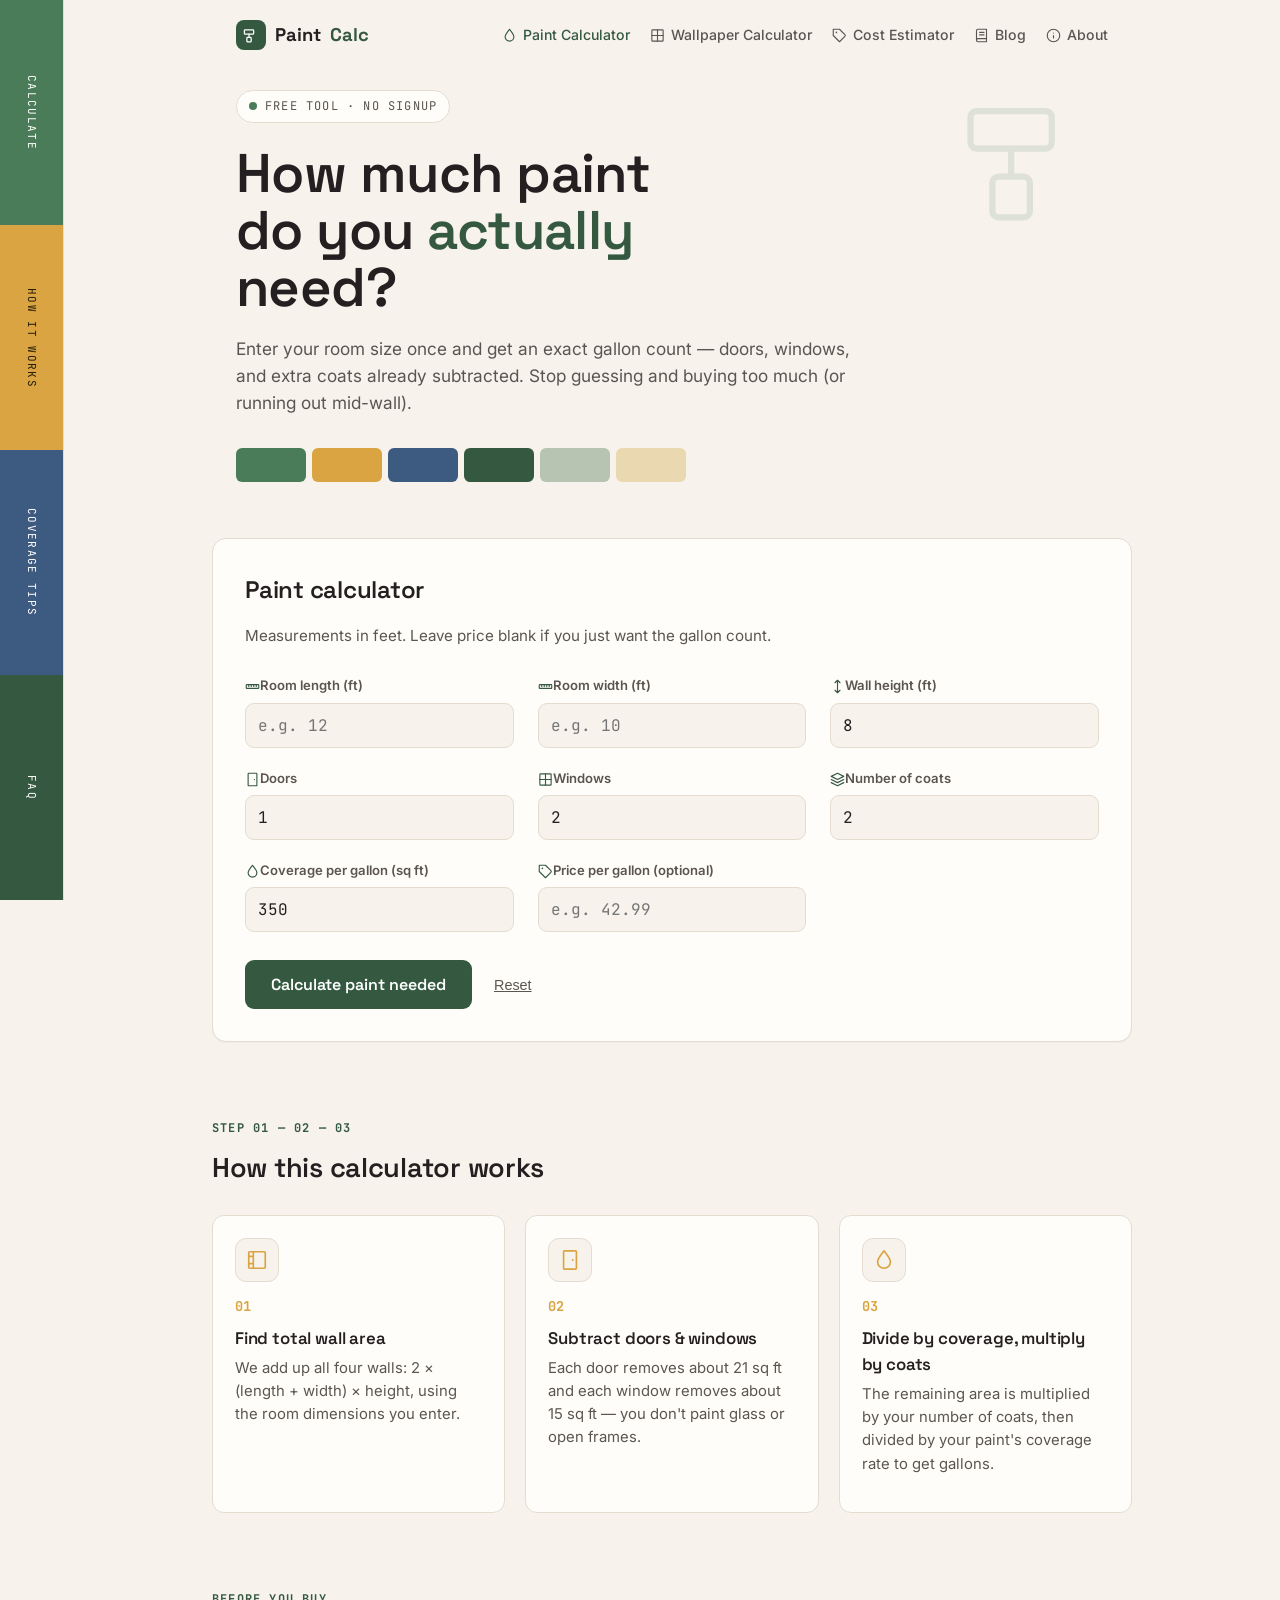
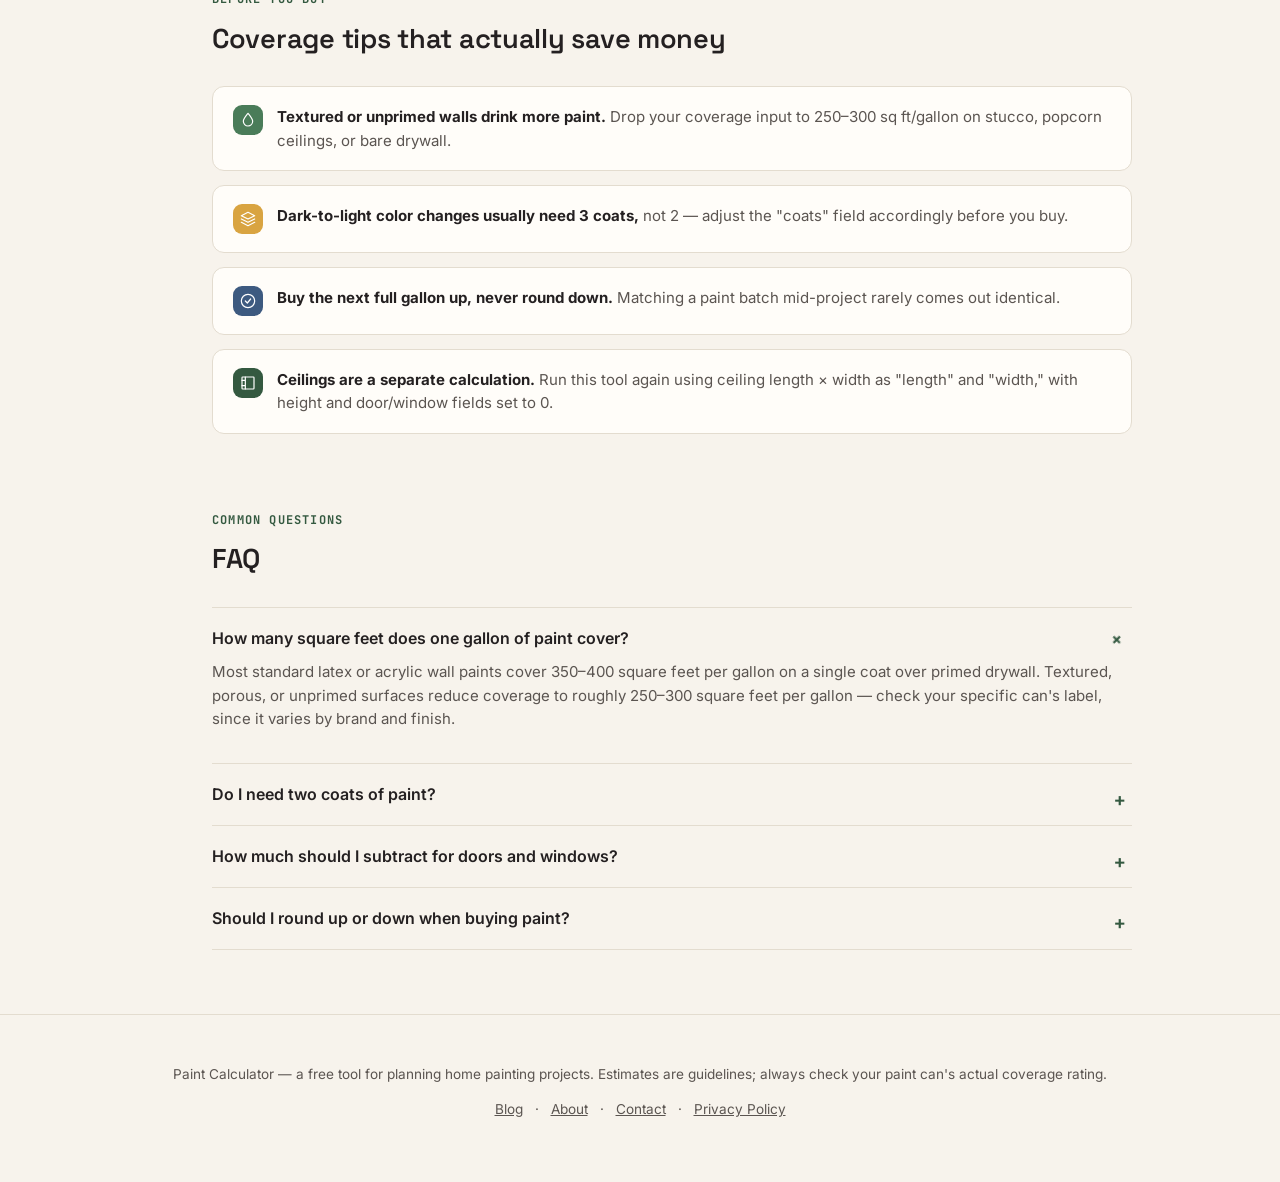
==== commit cce2b395: "Add files via upload" ====
--- a/index.html
+++ b/index.html
@@ -72,11 +72,11 @@
         Paint<span>Calc</span>
       </a>
       <nav class="links">
-        <a href="/" class="active">Paint Calculator</a>
-        <a href="/wallpaper-calculator">Wallpaper Calculator</a>
-        <a href="/paint-cost-calculator">Cost Estimator</a>
-        <a href="/blog">Blog</a>
-        <a href="/about">About</a>
+        <a href="/" class="active"><svg viewBox="0 0 24 24" fill="none" stroke="currentColor" stroke-width="1.8" stroke-linecap="round" stroke-linejoin="round"><path d="M12 2c4 5 7 8.5 7 12a7 7 0 1 1-14 0c0-3.5 3-7 7-12Z"/></svg>Paint Calculator</a>
+        <a href="/wallpaper-calculator"><svg viewBox="0 0 24 24" fill="none" stroke="currentColor" stroke-width="1.8" stroke-linecap="round" stroke-linejoin="round"><rect x="3" y="3" width="18" height="18" rx="1"/><path d="M12 3v18M3 12h18"/></svg>Wallpaper Calculator</a>
+        <a href="/paint-cost-calculator"><svg viewBox="0 0 24 24" fill="none" stroke="currentColor" stroke-width="1.8" stroke-linecap="round" stroke-linejoin="round"><path d="M20.6 13.4 12 22 2 12V2h10l8.6 8.6a2 2 0 0 1 0 2.8Z"/><circle cx="7" cy="7" r="1.3" fill="currentColor" stroke="none"/></svg>Cost Estimator</a>
+        <a href="/blog"><svg viewBox="0 0 24 24" fill="none" stroke="currentColor" stroke-width="1.8" stroke-linecap="round" stroke-linejoin="round"><path d="M4 19.5A2.5 2.5 0 0 1 6.5 17H20"/><path d="M6.5 2H20v20H6.5A2.5 2.5 0 0 1 4 19.5v-15A2.5 2.5 0 0 1 6.5 2Z"/><path d="M9 7h7M9 11h7"/></svg>Blog</a>
+        <a href="/about"><svg viewBox="0 0 24 24" fill="none" stroke="currentColor" stroke-width="1.8" stroke-linecap="round" stroke-linejoin="round"><circle cx="12" cy="12" r="10"/><path d="M12 16v-4M12 8h.01"/></svg>About</a>
       </nav>
     </header>
 
--- a/styles.css
+++ b/styles.css
@@ -167,7 +167,11 @@
 .site-nav .links a{
   color:var(--ink-soft);
   text-decoration:none;
-}
+  display:flex;
+  align-items:center;
+  gap:6px;
+}
+.site-nav .links a svg{width:15px;height:15px;flex-shrink:0;}
 .site-nav .links a:hover, .site-nav .links a.active{color:var(--sage-deep);}
 
 /* ---------- hero ---------- */
